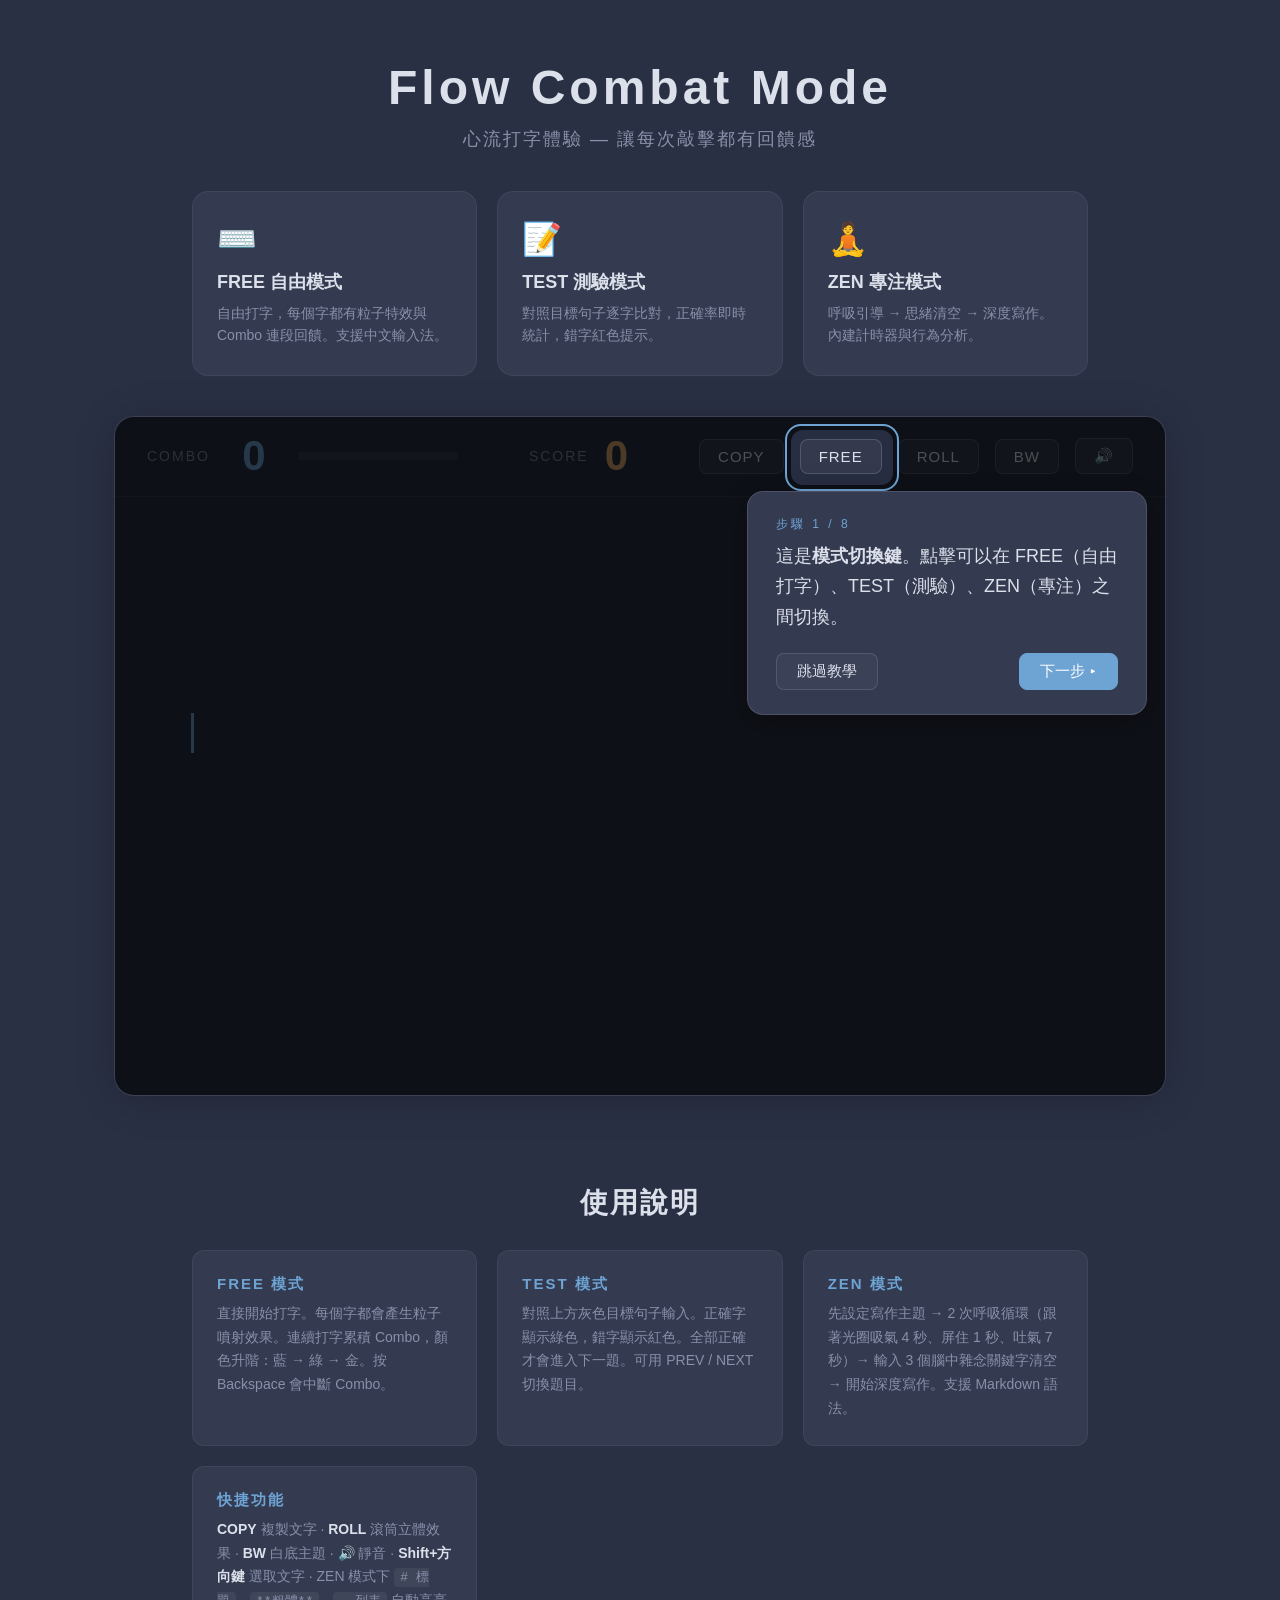
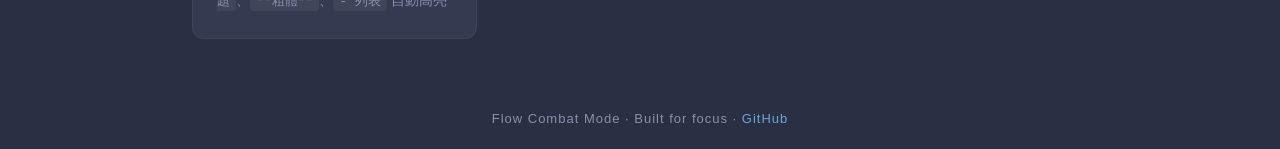
==== index.html @ a4948c2a "Initial commit" ====
<!DOCTYPE html>
<html lang="zh-TW">
<head>
  <meta charset="UTF-8" />
  <meta name="viewport" content="width=device-width, initial-scale=1.0" />
  <title>Flow Combat Mode — 心流打字</title>
  <link rel="stylesheet" href="style.css" />
</head>
<body>

  <!-- ========== 說明圖文區 ========== -->
  <section id="hero">
    <h1>Flow Combat Mode</h1>
    <p class="hero-sub">心流打字體驗 — 讓每次敲擊都有回饋感</p>
    <div class="hero-features">
      <div class="hero-card">
        <div class="hero-icon">⌨️</div>
        <h3>FREE 自由模式</h3>
        <p>自由打字，每個字都有粒子特效與 Combo 連段回饋。支援中文輸入法。</p>
      </div>
      <div class="hero-card">
        <div class="hero-icon">📝</div>
        <h3>TEST 測驗模式</h3>
        <p>對照目標句子逐字比對，正確率即時統計，錯字紅色提示。</p>
      </div>
      <div class="hero-card">
        <div class="hero-icon">🧘</div>
        <h3>ZEN 專注模式</h3>
        <p>呼吸引導 → 思緒清空 → 深度寫作。內建計時器與行為分析。</p>
      </div>
    </div>
  </section>

  <!-- ========== 輸入區容器 ========== -->
  <section id="fcm-wrapper">
    <div id="fcm-container">

      <!-- HUD -->
      <div id="hud">
        <div id="hud-left">
          <div class="hud-label">COMBO</div>
          <div id="combo-value">0</div>
          <div id="combo-bar-wrap"><div id="combo-bar"></div></div>
        </div>
        <div id="hud-center">
          <div class="hud-label">SCORE</div>
          <div id="score-value">0</div>
          <div id="zen-timer" class="hidden">
            <div id="zen-timer-value">00:00</div>
            <button id="btn-zen-timer-mode" title="切換計時模式">⏱</button>
          </div>
        </div>
        <div id="hud-right">
          <div id="accuracy-wrap" class="hidden">
            <div class="hud-label">正確率</div>
            <div id="accuracy-value">100%</div>
          </div>
          <button id="btn-copy" title="複製文字">COPY</button>
          <button id="btn-mode" title="切換模式">FREE</button>
          <button id="btn-roller" title="滾筒效果">ROLL</button>
          <button id="btn-theme" title="切換主題">BW</button>
          <button id="btn-mute" title="靜音切換">🔊</button>
        </div>
      </div>

      <!-- 打字區 -->
      <div id="typing-area">

        <!-- TEST 模式 -->
        <div id="roller" class="hidden">
          <div class="roller-row roller-prev" id="roller-prev"></div>
          <div class="roller-row roller-current">
            <div id="sentence-counter"></div>
            <div id="target-display"></div>
            <div id="test-input-display"></div>
          </div>
          <div class="roller-row roller-next" id="roller-next"></div>
          <div id="test-nav">
            <button id="btn-prev" title="上一題">&#9664; PREV</button>
            <button id="btn-next" title="下一題">NEXT &#9654;</button>
          </div>
        </div>

        <!-- FREE / ZEN 模式 -->
        <div id="free-area">
          <div id="input-display"></div>
        </div>

        <!-- ZEN Entry Overlay -->
        <div id="zen-overlay" class="hidden">
          <div id="zen-breathe" class="hidden">
            <div id="zen-ring"></div>
            <div id="zen-breathe-label"></div>
            <div id="zen-breathe-count"></div>
          </div>
          <div id="zen-topic-step" class="hidden">
            <div class="zen-step-prompt">這次要專注寫什麼？</div>
            <input id="zen-topic-input" type="text" placeholder="輸入寫作主題，按 Enter 開始" autocomplete="off" disabled />
          </div>
          <div id="zen-scraper" class="hidden">
            <div id="zen-scraper-prompt">現在腦中最吵的三個關鍵字是什麼？</div>
            <div id="zen-scraper-input">
              <input id="zen-keyword-input" type="text" placeholder="輸入關鍵字，按 Enter 送出" autocomplete="off" disabled />
              <div id="zen-keyword-count">0 / 3</div>
            </div>
            <div id="zen-keywords-display"></div>
          </div>
        </div>

        <textarea id="hidden-input" autocomplete="off" autocorrect="off" autocapitalize="off" spellcheck="false"></textarea>
      </div>

      <!-- ZEN Topic Bar -->
      <div id="zen-topic-bar" class="hidden"></div>

      <!-- ZEN Notify -->
      <div id="zen-notify" class="hidden">
        <div id="zen-notify-text"></div>
        <div id="zen-notify-btns">
          <button id="btn-zen-report">查看分析</button>
          <button id="btn-zen-dismiss">繼續專注</button>
        </div>
      </div>

      <!-- ZEN Report -->
      <div id="zen-report" class="hidden">
        <div id="zen-report-inner">
          <div id="zen-report-header">
            <h2>Insight Flow Report</h2>
            <button id="btn-zen-report-close">CLOSE</button>
          </div>
          <canvas id="zen-report-canvas" width="800" height="300"></canvas>
          <div id="zen-report-stats"></div>
          <div id="zen-report-actions">
            <button id="btn-zen-encrypt">加密存儲</button>
            <button id="btn-zen-export">匯出文字</button>
          </div>
        </div>
      </div>

      <!-- Tutorial -->
      <div id="tutorial-overlay" class="hidden">
        <div id="tutorial-spotlight"></div>
        <div id="tutorial-tooltip">
          <div id="tutorial-step-num"></div>
          <div id="tutorial-text"></div>
          <div id="tutorial-btns">
            <button id="btn-tutorial-skip">跳過教學</button>
            <button id="btn-tutorial-next">下一步 ▸</button>
          </div>
        </div>
        <div id="tutorial-celebrate" class="hidden">✨</div>
      </div>

      <div id="complete-msg">PERFECT!</div>

      <!-- 粒子 Canvas -->
      <canvas id="vfx"></canvas>

    </div><!-- /fcm-container -->
  </section>

  <!-- ========== 輸入區說明文字 ========== -->
  <section id="instructions">
    <h2>使用說明</h2>
    <div class="instr-grid">
      <div class="instr-item">
        <div class="instr-key">FREE 模式</div>
        <div class="instr-desc">直接開始打字。每個字都會產生粒子噴射效果。連續打字累積 Combo，顏色升階：藍 → 綠 → 金。按 Backspace 會中斷 Combo。</div>
      </div>
      <div class="instr-item">
        <div class="instr-key">TEST 模式</div>
        <div class="instr-desc">對照上方灰色目標句子輸入。正確字顯示綠色，錯字顯示紅色。全部正確才會進入下一題。可用 PREV / NEXT 切換題目。</div>
      </div>
      <div class="instr-item">
        <div class="instr-key">ZEN 模式</div>
        <div class="instr-desc">先設定寫作主題 → 2 次呼吸循環（跟著光圈吸氣 4 秒、屏住 1 秒、吐氣 7 秒）→ 輸入 3 個腦中雜念關鍵字清空 → 開始深度寫作。支援 Markdown 語法。</div>
      </div>
      <div class="instr-item">
        <div class="instr-key">快捷功能</div>
        <div class="instr-desc"><b>COPY</b> 複製文字 · <b>ROLL</b> 滾筒立體效果 · <b>BW</b> 白底主題 · <b>🔊</b> 靜音 · <b>Shift+方向鍵</b> 選取文字 · ZEN 模式下 <code># 標題</code>、<code>**粗體**</code>、<code>- 列表</code> 自動高亮</div>
      </div>
    </div>
  </section>

  <footer id="site-footer">
    Flow Combat Mode · Built for focus · <a href="https://github.com" target="_blank">GitHub</a>
  </footer>

  <script src="script.js"></script>
</body>
</html>
---- style.css ----
/* ── Reset & Base ── */
*, *::before, *::after { margin: 0; padding: 0; box-sizing: border-box; }

:root {
  --bg: #2a3044;
  --surface: #343a50;
  --text: #dce0ea;
  --text-dim: #8890aa;
  --accent-blue: #6ea4d4;
  --accent-green: #7ec4a3;
  --accent-gold: #d4a76e;
  --accent-red: #d47070;
  --hud-bg: rgba(40,46,66,0.88);
}

/* 白底黑字主題 */
body.theme-bw {
  --bg: #f5f5f5;
  --surface: #e8e8e8;
  --text: #1a1a1a;
  --text-dim: #999;
  --accent-blue: #4a90c4;
  --accent-green: #3a8a5a;
  --accent-gold: #b08030;
  --accent-red: #c04040;
  --hud-bg: rgba(240,240,240,0.92);
}

html, body {
  width: 100%;
  background: var(--bg);
  color: var(--text);
  font-family: 'Segoe UI', 'Noto Sans TC', 'Microsoft JhengHei', sans-serif;
  overflow-x: hidden;
  transition: background 0.3s, color 0.3s;
}

/* ── Hero Section ── */
#hero {
  max-width: 960px;
  margin: 0 auto;
  padding: 60px 32px 40px;
  text-align: center;
}
#hero h1 {
  font-size: 48px;
  font-weight: 900;
  letter-spacing: 4px;
  margin-bottom: 12px;
  color: var(--text);
}
.hero-sub {
  font-size: 18px;
  color: var(--text-dim);
  letter-spacing: 2px;
  margin-bottom: 40px;
}
.hero-features {
  display: grid;
  grid-template-columns: repeat(auto-fit, minmax(240px, 1fr));
  gap: 20px;
}
.hero-card {
  background: var(--surface);
  border-radius: 16px;
  padding: 28px 24px;
  text-align: left;
  border: 1px solid rgba(255,255,255,0.06);
}
.hero-icon { font-size: 32px; margin-bottom: 12px; }
.hero-card h3 {
  font-size: 18px;
  font-weight: 700;
  margin-bottom: 8px;
  color: var(--text);
}
.hero-card p {
  font-size: 14px;
  line-height: 1.6;
  color: var(--text-dim);
}

/* ── FCM Wrapper ── */
#fcm-wrapper {
  max-width: 1100px;
  margin: 0 auto;
  padding: 0 24px 40px;
}

#fcm-container {
  position: relative;
  width: 100%;
  height: 680px;
  background: var(--bg);
  border: 1px solid rgba(255,255,255,0.08);
  border-radius: 20px;
  overflow: hidden;
  box-shadow: 0 4px 40px rgba(0,0,0,0.2);
}

/* ── Instructions Section ── */
#instructions {
  max-width: 960px;
  margin: 0 auto;
  padding: 48px 32px;
}
#instructions h2 {
  font-size: 28px;
  font-weight: 800;
  letter-spacing: 2px;
  margin-bottom: 28px;
  text-align: center;
  color: var(--text);
}
.instr-grid {
  display: grid;
  grid-template-columns: repeat(auto-fit, minmax(280px, 1fr));
  gap: 20px;
}
.instr-item {
  background: var(--surface);
  border-radius: 12px;
  padding: 24px;
  border: 1px solid rgba(255,255,255,0.06);
}
.instr-key {
  font-size: 15px;
  font-weight: 700;
  letter-spacing: 2px;
  color: var(--accent-blue);
  margin-bottom: 8px;
}
.instr-desc {
  font-size: 14px;
  line-height: 1.7;
  color: var(--text-dim);
}
.instr-desc b { color: var(--text); }
.instr-desc code {
  background: rgba(255,255,255,0.06);
  padding: 2px 6px;
  border-radius: 4px;
  font-size: 13px;
}

/* ── Footer ── */
#site-footer {
  text-align: center;
  padding: 24px;
  font-size: 13px;
  color: var(--text-dim);
  letter-spacing: 1px;
}
#site-footer a { color: var(--accent-blue); text-decoration: none; }
#site-footer a:hover { text-decoration: underline; }

.hidden { display: none !important; }

/* ── HUD ── */
#hud {
  position: sticky; top: 0; left: 0; right: 0;
  height: 80px; z-index: 100;
  display: flex; align-items: center; justify-content: space-between;
  padding: 0 32px;
  background: var(--hud-bg);
  backdrop-filter: blur(12px);
  border-bottom: 1px solid rgba(255,255,255,0.06);
  user-select: none;
  transition: background 0.3s;
}

#hud-left, #hud-center, #hud-right {
  display: flex; align-items: center; gap: 16px;
}

.hud-label { font-size: 14px; letter-spacing: 2px; opacity: 0.5; }

#combo-value {
  font-size: 42px; font-weight: 800;
  color: var(--accent-blue);
  min-width: 56px; text-align: center;
  transition: color 0.3s;
}

#combo-bar-wrap {
  width: 160px; height: 8px;
  background: rgba(255,255,255,0.08);
  border-radius: 4px; overflow: hidden;
}

#combo-bar {
  width: 0%; height: 100%;
  background: var(--accent-blue);
  border-radius: 4px;
  transition: width 0.15s, background 0.3s;
}

#score-value { font-size: 42px; font-weight: 800; color: var(--accent-gold); }
#accuracy-value { font-size: 28px; font-weight: 700; color: var(--accent-green); }

#hud-right button {
  padding: 8px 18px;
  border: 1px solid rgba(255,255,255,0.15);
  border-radius: 8px;
  background: rgba(255,255,255,0.06);
  color: var(--text);
  font-size: 15px; letter-spacing: 1px;
  cursor: pointer;
  transition: background 0.2s;
}
#hud-right button:hover { background: rgba(255,255,255,0.12); }
#hud-right button.active {
  background: rgba(255,255,255,0.18);
  border-color: var(--accent-blue);
}

/* ── Typing Area ── */
#typing-area {
  position: relative;
  width: 100%;
  height: calc(680px - 80px);   /* container height - HUD */
  display: flex;
  flex-direction: column;
  align-items: center;
  justify-content: center;
  padding: 0 6%;
}

#hidden-input {
  position: absolute;
  top: -9999px; left: -9999px;
  width: 1px; height: 1px;
  opacity: 0;
}

/* ═══════════════════════════════
   FREE MODE
   ═══════════════════════════════ */
#free-area {
  width: 100%;
  max-width: 900px;
  height: 100%;
  overflow-y: scroll;
  overflow-x: hidden;
  position: relative;
  /* 預設無滾筒效果 */
  scrollbar-width: none;
}
#free-area::-webkit-scrollbar { display: none; }
#free-area { cursor: grab; }
#free-area:active { cursor: grabbing; }

/* 滾筒效果 ON */
#free-area.roller-on {
  perspective: 400px;
  -webkit-mask-image: linear-gradient(to bottom,
    transparent 0%,
    rgba(0,0,0,0.15) 6%,
    rgba(0,0,0,0.5) 14%,
    black 24%,
    black 76%,
    rgba(0,0,0,0.5) 86%,
    rgba(0,0,0,0.15) 94%,
    transparent 100%
  );
  mask-image: linear-gradient(to bottom,
    transparent 0%,
    rgba(0,0,0,0.15) 6%,
    rgba(0,0,0,0.5) 14%,
    black 24%,
    black 76%,
    rgba(0,0,0,0.5) 86%,
    rgba(0,0,0,0.15) 94%,
    transparent 100%
  );
}

#input-display {
  font-size: 36px;
  line-height: 2;
  letter-spacing: 3px;
  text-align: left;
  width: 100%;
  padding: 200px 0 200px 0;
  word-break: break-all;
  overflow-wrap: break-word;
  transition: transform 0.3s;
}

/* 滾筒 3D 弧面 */
#free-area.roller-on #input-display {
  transform: rotateX(6deg);
  transform-origin: center 55%;
}

/* ═══════════════════════════════
   TEST MODE — Roller
   ═══════════════════════════════ */
#roller {
  width: 100%;
  max-width: 900px;
  display: flex;
  flex-direction: column;
  align-items: center;
  gap: 0;
  perspective: 600px;
}

.roller-row {
  width: 100%;
  text-align: center;
  transition: transform 0.4s ease, opacity 0.4s ease;
  transform-style: preserve-3d;
}

.roller-prev {
  font-size: 28px;
  letter-spacing: 3px;
  color: var(--text-dim);
  opacity: 0.2;
  transform: rotateX(45deg) translateZ(-30px);
  padding: 16px 0;
  pointer-events: none;
  min-height: 56px;
}

.roller-current {
  font-size: 42px;
  padding: 24px 0;
}

.roller-next {
  font-size: 28px;
  letter-spacing: 3px;
  color: var(--text-dim);
  opacity: 0.2;
  transform: rotateX(-45deg) translateZ(-30px);
  padding: 16px 0;
  pointer-events: none;
  min-height: 56px;
}

#sentence-counter {
  font-size: 16px;
  letter-spacing: 2px;
  opacity: 0.4;
  margin-bottom: 16px;
}

#target-display {
  letter-spacing: 4px;
  margin-bottom: 20px;
  user-select: none;
  line-height: 1.8;
}

#target-display .target-done   { color: rgba(126,196,163,0.3); }
#target-display .target-error  { color: rgba(212,112,112,0.4); }
#target-display .target-active {
  color: var(--text);
  font-weight: 700;
  text-decoration: underline;
  text-decoration-color: var(--accent-blue);
  text-underline-offset: 4px;
}
#target-display .target-pending { color: var(--text-dim); }

/* 白底主題下的覆寫 */
body.theme-bw #hud { border-bottom-color: rgba(0,0,0,0.1); }
body.theme-bw #hud-right button {
  border-color: rgba(0,0,0,0.15);
  background: rgba(0,0,0,0.04);
}
body.theme-bw #hud-right button:hover { background: rgba(0,0,0,0.08); }
body.theme-bw #hud-right button.active {
  background: rgba(0,0,0,0.12);
  border-color: var(--accent-blue);
}
body.theme-bw #combo-bar-wrap { background: rgba(0,0,0,0.08); }
body.theme-bw #target-display .target-done   { color: rgba(58,138,90,0.35); }
body.theme-bw #target-display .target-error  { color: rgba(192,64,64,0.4); }
body.theme-bw #target-display .target-active { text-decoration-color: var(--accent-blue); }
body.theme-bw #test-nav button {
  border-color: rgba(0,0,0,0.12);
  background: rgba(0,0,0,0.04);
}
body.theme-bw .cursor { background: var(--text); }

#test-input-display {
  letter-spacing: 4px;
  line-height: 1.8;
  min-height: 50px;
}

#test-nav {
  display: flex;
  gap: 16px;
  margin-top: 32px;
}

#test-nav button {
  padding: 10px 24px;
  border: 1px solid rgba(255,255,255,0.12);
  border-radius: 6px;
  background: rgba(255,255,255,0.04);
  color: var(--text-dim);
  font-size: 16px;
  letter-spacing: 1px;
  cursor: pointer;
  transition: background 0.2s, color 0.2s;
}
#test-nav button:hover {
  background: rgba(255,255,255,0.1);
  color: var(--text);
}

/* ── Shared char styles ── */
.char { display: inline; }
.char.correct { color: var(--accent-green); }
.char.wrong   { color: var(--accent-red); text-decoration: underline wavy var(--accent-red); }
.char.normal  { color: var(--text); }
.char.selected {
  background: var(--accent-blue);
  color: #fff;
  border-radius: 2px;
}
body.theme-bw .char.selected {
  background: #1a1a1a;
  color: #fff;
}

.composing {
  color: var(--accent-blue);
  opacity: 0.6;
  border-bottom: 2px dashed var(--accent-blue);
}

.cursor {
  display: inline-block;
  width: 3px; height: 1.1em;
  background: var(--accent-blue);
  vertical-align: text-bottom;
  animation: blink 1s step-end infinite;
  margin-left: 1px;
}

@keyframes blink { 50% { opacity: 0; } }

/* ── Messages ── */
#complete-msg {
  position: absolute;
  top: 50%; left: 50%;
  transform: translate(-50%, -50%);
  font-size: 64px; font-weight: 900;
  letter-spacing: 10px;
  color: var(--accent-gold);
  text-shadow: 0 0 40px rgba(212,167,110,0.6);
  opacity: 0;
  pointer-events: none;
  z-index: 200;
  transition: opacity 0.3s;
}
#complete-msg.show { opacity: 1; }

/* ── Canvas ── */
#vfx {
  position: absolute; top: 0; left: 0;
  width: 100%; height: 100%;
  z-index: 9999;
  pointer-events: none;
}

/* ── Animations ── */
@keyframes scale-bounce {
  0%   { transform: scale(0.3); opacity: 0.2; }
  50%  { transform: scale(1.2); }
  100% { transform: scale(1); opacity: 1; }
}
.char-spawn { display: inline-block; animation: scale-bounce 0.08s ease-out; }

@keyframes screen-shake {
  0%   { transform: translate(0,0); }
  20%  { transform: translate(-3px,2px); }
  40%  { transform: translate(3px,-2px); }
  60%  { transform: translate(-2px,3px); }
  80%  { transform: translate(2px,-1px); }
  100% { transform: translate(0,0); }
}
.screen-shake { animation: screen-shake 0.1s ease-out; }

@keyframes error-shake {
  0%   { transform: translate(0,0); }
  15%  { transform: translate(-8px,0); }
  30%  { transform: translate(8px,0); }
  45%  { transform: translate(-6px,0); }
  60%  { transform: translate(6px,0); }
  75%  { transform: translate(-3px,0); }
  100% { transform: translate(0,0); }
}
.error-shake { animation: error-shake 0.3s ease-out; }

/* ── Combo Color ── */
.combo-green #combo-value { color: var(--accent-green); }
.combo-green #combo-bar   { background: var(--accent-green); }
.combo-gold #combo-value  { color: var(--accent-gold); }
.combo-gold #combo-bar    { background: var(--accent-gold); }

/* ═══════════════════════════════
   ZEN MODE
   ═══════════════════════════════ */

/* ── ZEN Overlay (covers typing area) ── */
#zen-overlay {
  position: absolute;
  inset: 0;
  display: flex;
  flex-direction: column;
  align-items: center;
  justify-content: center;
  z-index: 50;
  background: rgba(0,0,0,0.15);
}

/* ── Breathing Ring ── */
#zen-breathe {
  display: flex;
  flex-direction: column;
  align-items: center;
  justify-content: center;
  gap: 32px;
}

#zen-ring {
  width: 0; height: 0;
  border-radius: 50%;
  border: 3px solid var(--accent-blue);
  opacity: 0.5;
  box-shadow: 0 0 40px rgba(110,164,212,0.15);
}

#zen-breathe-label {
  font-size: 24px;
  letter-spacing: 8px;
  color: var(--text-dim);
  opacity: 0.8;
  text-transform: uppercase;
}

#zen-breathe-count {
  font-size: 16px;
  letter-spacing: 2px;
  color: var(--text-dim);
  opacity: 0.4;
}

@keyframes zen-inhale {
  from { width: 0; height: 0; opacity: 0.3; }
  to   { width: 200px; height: 200px; opacity: 0.6; }
}

@keyframes zen-topup {
  0%   { width: 200px; height: 200px; opacity: 0.6; }
  20%  { opacity: 0.85; }
  40%  { opacity: 0.5; }
  60%  { opacity: 0.8; }
  80%  { opacity: 0.55; }
  100% { width: 250px; height: 250px; opacity: 0.7; }
}

@keyframes zen-exhale {
  from { width: 250px; height: 250px; opacity: 0.7; border-color: var(--accent-blue); }
  to   { width: 0; height: 0; opacity: 0; border-color: transparent; }
}

#zen-ring.inhale { animation: zen-inhale 4s ease-in-out forwards; }
#zen-ring.topup  { animation: zen-topup 1s ease-in-out forwards; }
#zen-ring.exhale { animation: zen-exhale 7s ease-in-out forwards; }

/* ── Signal Scraper ── */
#zen-scraper {
  display: flex;
  flex-direction: column;
  align-items: center;
  gap: 28px;
}

#zen-scraper-prompt {
  font-size: 24px;
  letter-spacing: 3px;
  color: var(--text);
  opacity: 0.8;
  text-align: center;
}

#zen-scraper-input {
  display: flex;
  align-items: center;
  gap: 12px;
}

#zen-keyword-input {
  background: transparent;
  border: none;
  border-bottom: 2px solid var(--accent-blue);
  color: var(--text);
  font-size: 30px;
  letter-spacing: 2px;
  text-align: center;
  width: 280px;
  padding: 8px 4px;
  outline: none;
  font-family: inherit;
  transition: border-color 0.3s;
}
#zen-keyword-input:focus { border-bottom-color: var(--text); }
#zen-keyword-input::placeholder {
  color: var(--text-dim);
  opacity: 0.4;
  font-size: 13px;
}

#zen-keyword-count {
  font-size: 18px;
  color: var(--text-dim);
  letter-spacing: 2px;
}

#zen-keywords-display {
  min-height: 50px;
  display: flex;
  gap: 20px;
  justify-content: center;
  flex-wrap: wrap;
}

@keyframes evaporate {
  0%   { opacity: 1; transform: translateY(0) scale(1); filter: blur(0); }
  50%  { opacity: 0.4; transform: translateY(-40px) scale(1.05); filter: blur(2px); }
  100% { opacity: 0; transform: translateY(-80px) scale(1.15); filter: blur(6px); }
}

.zen-keyword {
  font-size: 28px;
  letter-spacing: 3px;
  color: var(--accent-blue);
  display: inline-block;
}

.zen-keyword.evaporate {
  animation: evaporate 3s ease-out forwards;
}

/* ── ZEN Timer ── */
#zen-timer {
  display: flex;
  align-items: center;
  gap: 8px;
}

#zen-timer-value {
  font-size: 32px;
  font-weight: 600;
  color: var(--text-dim);
  letter-spacing: 2px;
  font-variant-numeric: tabular-nums;
}

#btn-zen-timer-mode {
  padding: 5px 12px;
  border: 1px solid rgba(255,255,255,0.08);
  border-radius: 6px;
  background: transparent;
  color: var(--text-dim);
  font-size: 20px;
  cursor: pointer;
  transition: background 0.2s;
}
#btn-zen-timer-mode:hover { background: rgba(255,255,255,0.06); }

/* ── body.mode-zen overrides ── */
body.mode-zen #hud-left {
  opacity: 0.15;
  transition: opacity 0.5s;
  pointer-events: none;
}

body.mode-zen #hud-center .hud-label,
body.mode-zen #score-value {
  display: none;
}

body.mode-zen #free-area {
  perspective: 400px;
  -webkit-mask-image: linear-gradient(to bottom,
    transparent 0%, rgba(0,0,0,0.15) 6%, rgba(0,0,0,0.5) 14%,
    black 24%, black 76%,
    rgba(0,0,0,0.5) 86%, rgba(0,0,0,0.15) 94%, transparent 100%
  );
  mask-image: linear-gradient(to bottom,
    transparent 0%, rgba(0,0,0,0.15) 6%, rgba(0,0,0,0.5) 14%,
    black 24%, black 76%,
    rgba(0,0,0,0.5) 86%, rgba(0,0,0,0.15) 94%, transparent 100%
  );
}

body.mode-zen #free-area #input-display {
  transform: rotateX(6deg);
  transform-origin: center 55%;
}

/* ── BW theme overrides for ZEN ── */
body.theme-bw #zen-keyword-input { border-bottom-color: var(--accent-blue); }
body.theme-bw #zen-keyword-input:focus { border-bottom-color: var(--text); }
body.theme-bw #btn-zen-timer-mode {
  border-color: rgba(0,0,0,0.1);
}
body.theme-bw #zen-overlay { background: rgba(255,255,255,0.2); }

/* ── ZEN Topic Step ── */
#zen-topic-step {
  display: flex;
  flex-direction: column;
  align-items: center;
  gap: 24px;
}

.zen-step-prompt {
  font-size: 24px;
  letter-spacing: 3px;
  color: var(--text);
  opacity: 0.8;
}

#zen-topic-input {
  background: transparent;
  border: none;
  border-bottom: 2px solid var(--accent-blue);
  color: var(--text);
  font-size: 30px;
  letter-spacing: 2px;
  text-align: center;
  width: 360px;
  padding: 8px 4px;
  outline: none;
  font-family: inherit;
}
#zen-topic-input:focus { border-bottom-color: var(--text); }
#zen-topic-input::placeholder { color: var(--text-dim); opacity: 0.4; font-size: 13px; }

/* ── ZEN Topic Bar (shown during typing) ── */
#zen-topic-bar {
  position: absolute;
  top: 84px; left: 50%;
  transform: translateX(-50%);
  font-size: 13px;
  letter-spacing: 3px;
  color: var(--text-dim);
  opacity: 0.4;
  z-index: 101;
  pointer-events: none;
}

/* ── ZEN Insight Notification ── */
#zen-notify {
  position: absolute;
  bottom: 32px; right: 32px;
  background: var(--surface);
  border: 1px solid rgba(255,255,255,0.08);
  border-radius: 12px;
  padding: 20px 24px;
  z-index: 300;
  max-width: 360px;
  backdrop-filter: blur(12px);
  animation: zen-notify-in 0.4s ease-out;
}

@keyframes zen-notify-in {
  from { opacity: 0; transform: translateY(20px); }
  to   { opacity: 1; transform: translateY(0); }
}

#zen-notify-text {
  font-size: 18px;
  line-height: 1.6;
  color: var(--text);
  margin-bottom: 16px;
}

#zen-notify-btns {
  display: flex;
  gap: 10px;
}

#zen-notify-btns button {
  padding: 8px 20px;
  border: 1px solid rgba(255,255,255,0.12);
  border-radius: 8px;
  background: rgba(255,255,255,0.04);
  color: var(--text);
  font-size: 15px;
  letter-spacing: 1px;
  cursor: pointer;
  transition: background 0.2s;
}
#zen-notify-btns button:hover { background: rgba(255,255,255,0.1); }

/* ── ZEN Report Overlay ── */
#zen-report {
  position: fixed;
  inset: 0;
  background: rgba(0,0,0,0.6);
  z-index: 500;
  display: flex;
  align-items: center;
  justify-content: center;
}

#zen-report-inner {
  background: var(--bg);
  border: 1px solid rgba(255,255,255,0.08);
  border-radius: 16px;
  padding: 32px 40px;
  max-width: 860px;
  width: 90%;
  max-height: 85vh;
  overflow-y: auto;
}

#zen-report-header {
  display: flex;
  justify-content: space-between;
  align-items: center;
  margin-bottom: 24px;
}

#zen-report-header h2 {
  font-size: 26px;
  font-weight: 700;
  letter-spacing: 2px;
  color: var(--text);
}

#zen-report-header button {
  padding: 6px 16px;
  border: 1px solid rgba(255,255,255,0.12);
  border-radius: 6px;
  background: transparent;
  color: var(--text-dim);
  font-size: 12px;
  cursor: pointer;
}

#zen-report-canvas {
  width: 100%;
  height: 200px;
  margin-bottom: 24px;
  border-radius: 8px;
  background: rgba(255,255,255,0.02);
}

#zen-report-stats {
  font-size: 18px;
  line-height: 2;
  color: var(--text);
  margin-bottom: 24px;
}

#zen-report-actions {
  display: flex;
  gap: 12px;
}

#zen-report-actions button {
  padding: 10px 24px;
  border: 1px solid rgba(255,255,255,0.12);
  border-radius: 6px;
  background: rgba(255,255,255,0.04);
  color: var(--text);
  font-size: 16px;
  cursor: pointer;
  transition: background 0.2s;
}
#zen-report-actions button:hover { background: rgba(255,255,255,0.1); }

/* ── Markdown Highlights ── */
.md-h1 { font-size: 1.6em; font-weight: 800; color: var(--accent-gold); }
.md-h2 { font-size: 1.3em; font-weight: 700; color: var(--accent-gold); opacity: 0.85; }
.md-h3 { font-size: 1.1em; font-weight: 600; color: var(--accent-gold); opacity: 0.7; }
.md-bold { font-weight: 800; color: var(--text); }
.md-li { color: var(--accent-green); }
.md-li::before { content: ''; }

/* ── BW overrides for new elements ── */
body.theme-bw #zen-notify {
  background: var(--surface);
  border-color: rgba(0,0,0,0.1);
}
body.theme-bw #zen-notify-btns button {
  border-color: rgba(0,0,0,0.12);
  background: rgba(0,0,0,0.04);
}
body.theme-bw #zen-report { background: rgba(255,255,255,0.7); }
body.theme-bw #zen-report-inner { border-color: rgba(0,0,0,0.1); }
body.theme-bw #zen-topic-input { border-bottom-color: var(--accent-blue); }
body.theme-bw #zen-topic-input:focus { border-bottom-color: var(--text); }

/* ═══════════════════════════════
   TUTORIAL SYSTEM
   ═══════════════════════════════ */
#tutorial-overlay {
  position: absolute;
  inset: 0;
  z-index: 10000;
  pointer-events: none;
}

#tutorial-spotlight {
  position: absolute;
  border-radius: 12px;
  box-shadow: 0 0 0 9999px rgba(0,0,0,0.65);
  transition: all 0.5s cubic-bezier(0.4, 0, 0.2, 1);
  pointer-events: none;
}

/* 圈選脈衝動畫 */
#tutorial-spotlight::after {
  content: '';
  position: absolute;
  inset: -6px;
  border: 2px solid var(--accent-blue);
  border-radius: 16px;
  animation: spotlight-pulse 1.5s ease-in-out infinite;
}

@keyframes spotlight-pulse {
  0%, 100% { opacity: 0.4; transform: scale(1); }
  50%      { opacity: 1;   transform: scale(1.04); }
}

#tutorial-tooltip {
  position: absolute;
  background: var(--surface);
  border: 1px solid rgba(255,255,255,0.12);
  border-radius: 16px;
  padding: 24px 28px;
  max-width: 400px;
  pointer-events: auto;
  box-shadow: 0 8px 32px rgba(0,0,0,0.3);
  transition: all 0.4s cubic-bezier(0.4, 0, 0.2, 1);
}

#tutorial-step-num {
  font-size: 12px;
  letter-spacing: 3px;
  color: var(--accent-blue);
  margin-bottom: 8px;
  text-transform: uppercase;
}

#tutorial-text {
  font-size: 18px;
  line-height: 1.7;
  color: var(--text);
  margin-bottom: 20px;
}

#tutorial-btns {
  display: flex;
  justify-content: space-between;
  gap: 12px;
}

#tutorial-btns button {
  padding: 8px 20px;
  border: 1px solid rgba(255,255,255,0.12);
  border-radius: 8px;
  background: rgba(255,255,255,0.04);
  color: var(--text);
  font-size: 15px;
  cursor: pointer;
  transition: background 0.2s;
  pointer-events: auto;
}
#tutorial-btns button:hover { background: rgba(255,255,255,0.12); }

#btn-tutorial-next {
  background: var(--accent-blue) !important;
  color: #fff !important;
  border-color: var(--accent-blue) !important;
}
#btn-tutorial-next:hover { opacity: 0.9; }

/* 完成慶祝動畫 */
#tutorial-celebrate {
  position: absolute;
  top: 50%; left: 50%;
  transform: translate(-50%, -50%);
  font-size: 80px;
  pointer-events: none;
  z-index: 10001;
}

@keyframes celebrate-pop {
  0%   { transform: translate(-50%,-50%) scale(0); opacity: 0; }
  40%  { transform: translate(-50%,-50%) scale(1.3); opacity: 1; }
  70%  { transform: translate(-50%,-50%) scale(0.95); }
  100% { transform: translate(-50%,-50%) scale(1); opacity: 0; }
}
#tutorial-celebrate.show {
  animation: celebrate-pop 1.2s ease-out forwards;
}

/* BW theme */
body.theme-bw #tutorial-spotlight { box-shadow: 0 0 0 9999px rgba(255,255,255,0.75); }
body.theme-bw #tutorial-spotlight::after { border-color: var(--accent-blue); }
body.theme-bw #tutorial-tooltip {
  background: var(--surface);
  border-color: rgba(0,0,0,0.1);
  box-shadow: 0 8px 32px rgba(0,0,0,0.1);
}
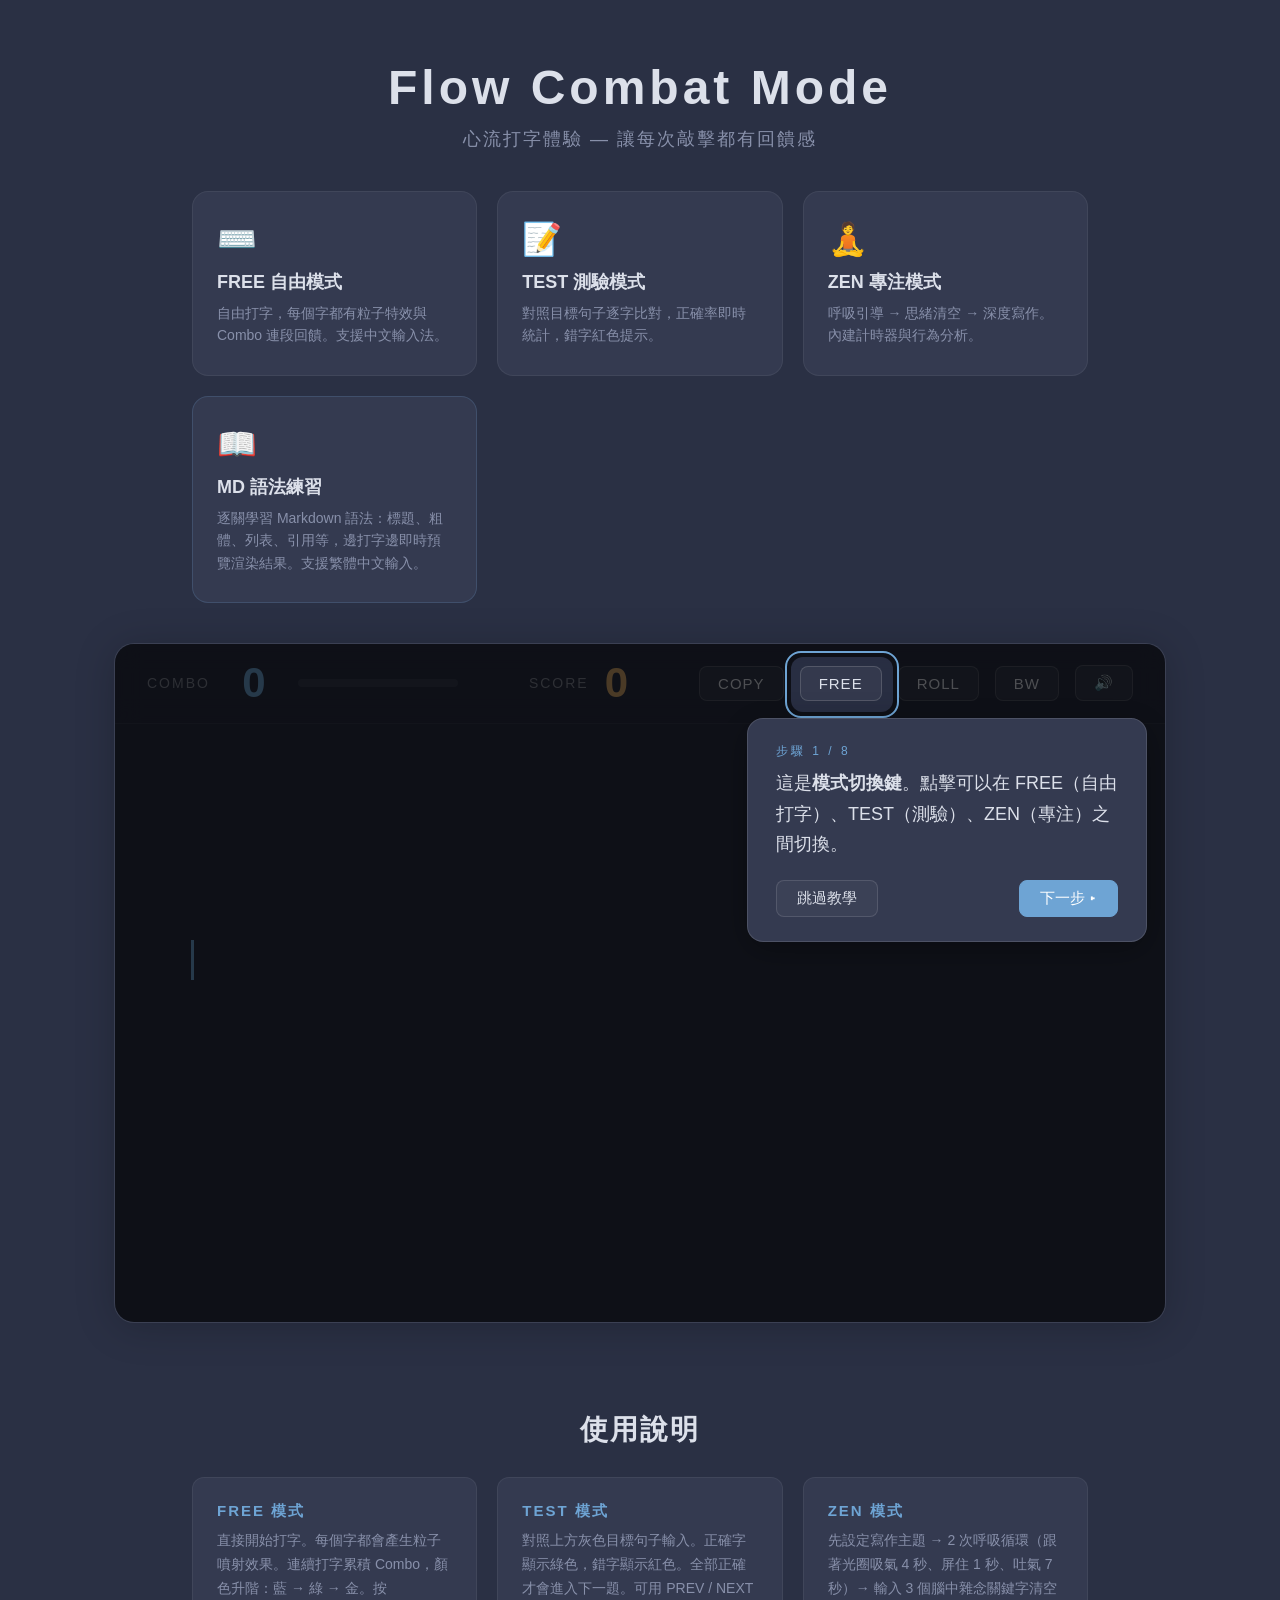
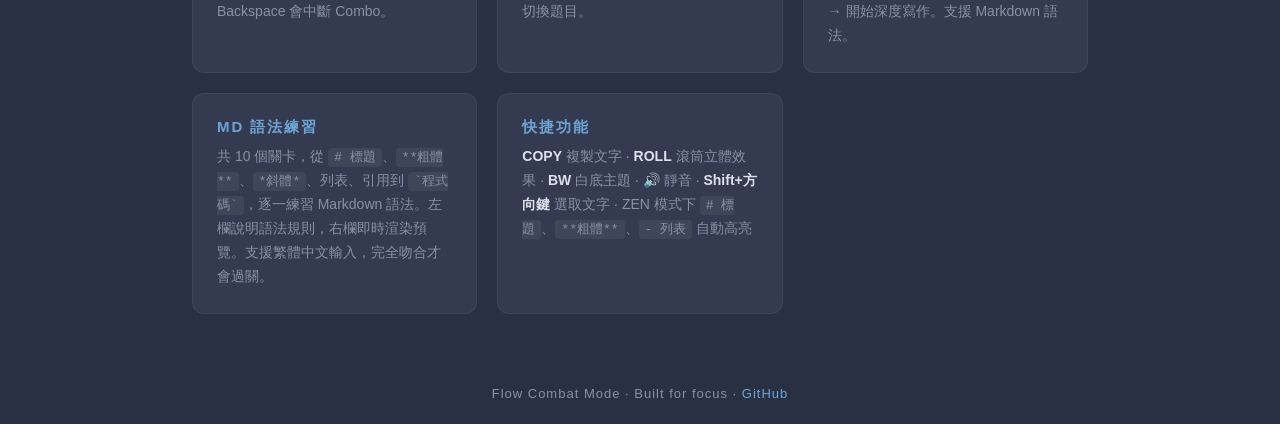
==== commit 37a100d4: "feat: Add hero card mode selection and ZEN exit button" ====
--- a/index.html
+++ b/index.html
@@ -28,6 +28,11 @@
         <h3>ZEN 專注模式</h3>
         <p>呼吸引導 → 思緒清空 → 深度寫作。內建計時器與行為分析。</p>
       </div>
+      <div class="hero-card hero-card-md">
+        <div class="hero-icon">📖</div>
+        <h3>MD 語法練習</h3>
+        <p>逐關學習 Markdown 語法：標題、粗體、列表、引用等，邊打字邊即時預覽渲染結果。支援繁體中文輸入。</p>
+      </div>
     </div>
   </section>
 
@@ -37,6 +42,7 @@
 
       <!-- HUD -->
       <div id="hud">
+        <button id="btn-zen-exit" class="hidden" title="離開專注模式">🔙 EXIT ZEN</button>
         <div id="hud-left">
           <div class="hud-label">COMBO</div>
           <div id="combo-value">0</div>
@@ -84,6 +90,33 @@
         <!-- FREE / ZEN 模式 -->
         <div id="free-area">
           <div id="input-display"></div>
+        </div>
+
+        <!-- MD 語法練習模式 -->
+        <div id="md-area" class="hidden">
+          <div id="md-header">
+            <span id="md-lesson-num">關卡 1 / 10</span>
+            <span id="md-lesson-name"></span>
+            <code id="md-syntax-badge"></code>
+          </div>
+          <div id="md-panels">
+            <div id="md-instruction">
+              <div class="md-panel-title">語法說明</div>
+              <div id="md-instruction-desc"></div>
+              <pre id="md-syntax-example"></pre>
+              <div id="md-instruction-hint"></div>
+            </div>
+            <div id="md-preview-panel">
+              <div class="md-panel-title">即時預覽</div>
+              <div id="md-preview"></div>
+            </div>
+          </div>
+          <div id="md-target-display"></div>
+          <div id="md-input-display"></div>
+          <div id="md-nav">
+            <button id="btn-md-prev" title="上一關">&#9664; PREV</button>
+            <button id="btn-md-next" title="下一關">NEXT &#9654;</button>
+          </div>
         </div>
 
         <!-- ZEN Entry Overlay -->
@@ -177,6 +210,10 @@
         <div class="instr-desc">先設定寫作主題 → 2 次呼吸循環（跟著光圈吸氣 4 秒、屏住 1 秒、吐氣 7 秒）→ 輸入 3 個腦中雜念關鍵字清空 → 開始深度寫作。支援 Markdown 語法。</div>
       </div>
       <div class="instr-item">
+        <div class="instr-key">MD 語法練習</div>
+        <div class="instr-desc">共 10 個關卡，從 <code># 標題</code>、<code>**粗體**</code>、<code>*斜體*</code>、列表、引用到 <code>`程式碼`</code>，逐一練習 Markdown 語法。左欄說明語法規則，右欄即時渲染預覽。支援繁體中文輸入，完全吻合才會過關。</div>
+      </div>
+      <div class="instr-item">
         <div class="instr-key">快捷功能</div>
         <div class="instr-desc"><b>COPY</b> 複製文字 · <b>ROLL</b> 滾筒立體效果 · <b>BW</b> 白底主題 · <b>🔊</b> 靜音 · <b>Shift+方向鍵</b> 選取文字 · ZEN 模式下 <code># 標題</code>、<code>**粗體**</code>、<code>- 列表</code> 自動高亮</div>
       </div>
--- a/style.css
+++ b/style.css
@@ -678,6 +678,25 @@
 #btn-zen-timer-mode:hover { background: rgba(255,255,255,0.06); }
 
 /* ── body.mode-zen overrides ── */
+#btn-zen-exit {
+  position: absolute;
+  top: 24px;
+  left: 24px;
+  padding: 8px 16px;
+  border: 1px solid rgba(255,255,255,0.2);
+  border-radius: 8px;
+  background: rgba(0,0,0,0.3);
+  color: var(--text);
+  font-size: 14px;
+  cursor: pointer;
+  z-index: 1000;
+  transition: all 0.2s;
+}
+#btn-zen-exit:hover {
+  background: rgba(255,255,255,0.1);
+  border-color: rgba(255,255,255,0.4);
+}
+
 body.mode-zen #hud-left {
   opacity: 0.15;
   transition: opacity 0.5s;
@@ -1018,3 +1037,206 @@
   border-color: rgba(0,0,0,0.1);
   box-shadow: 0 8px 32px rgba(0,0,0,0.1);
 }
+
+/* ═══════════════════════════════
+   MD MODE — Markdown 語法練習
+   ═══════════════════════════════ */
+#md-area {
+  display: flex;
+  flex-direction: column;
+  height: 100%;
+  padding: 14px 20px 10px;
+  gap: 10px;
+  overflow: hidden;
+}
+
+#md-header {
+  display: flex;
+  align-items: center;
+  gap: 12px;
+  flex-shrink: 0;
+}
+
+#md-lesson-num {
+  font-size: 11px;
+  letter-spacing: 3px;
+  color: var(--accent-blue);
+  text-transform: uppercase;
+  white-space: nowrap;
+}
+
+#md-lesson-name {
+  font-size: 15px;
+  font-weight: 700;
+  color: var(--text);
+}
+
+#md-syntax-badge {
+  font-family: 'Consolas', 'Courier New', monospace;
+  font-size: 12px;
+  background: rgba(110,164,212,0.15);
+  color: var(--accent-blue);
+  padding: 2px 10px;
+  border-radius: 6px;
+  border: 1px solid rgba(110,164,212,0.25);
+  margin-left: auto;
+}
+
+#md-panels {
+  display: grid;
+  grid-template-columns: 1fr 1fr;
+  gap: 12px;
+  flex: 1;
+  min-height: 0;
+  overflow: hidden;
+}
+
+#md-instruction,
+#md-preview-panel {
+  background: rgba(255,255,255,0.03);
+  border: 1px solid rgba(255,255,255,0.07);
+  border-radius: 12px;
+  padding: 14px 16px;
+  display: flex;
+  flex-direction: column;
+  gap: 8px;
+  overflow: hidden;
+}
+
+.md-panel-title {
+  font-size: 10px;
+  letter-spacing: 3px;
+  text-transform: uppercase;
+  color: var(--text-dim);
+  margin-bottom: 2px;
+}
+
+#md-instruction-desc {
+  font-size: 14px;
+  line-height: 1.65;
+  color: var(--text);
+}
+
+#md-instruction-desc code {
+  font-family: 'Consolas', 'Courier New', monospace;
+  font-size: 13px;
+  background: rgba(110,164,212,0.15);
+  color: var(--accent-blue);
+  padding: 1px 5px;
+  border-radius: 4px;
+}
+
+#md-syntax-example {
+  font-family: 'Consolas', 'Courier New', monospace;
+  font-size: 14px;
+  background: rgba(0,0,0,0.2);
+  color: var(--accent-gold);
+  padding: 8px 12px;
+  border-radius: 8px;
+  border-left: 3px solid var(--accent-gold);
+  white-space: pre-wrap;
+  flex-shrink: 0;
+}
+
+#md-instruction-hint {
+  font-size: 12px;
+  color: var(--accent-green);
+  margin-top: auto;
+  padding-top: 4px;
+}
+
+/* Preview rendered markdown */
+#md-preview {
+  flex: 1;
+  overflow-y: auto;
+  font-size: 15px;
+  line-height: 1.7;
+  color: var(--text);
+}
+
+.md-preview-placeholder {
+  color: var(--text-dim);
+  font-size: 13px;
+  font-style: italic;
+}
+
+#md-preview h1 { font-size: 22px; font-weight: 800; margin: 4px 0 6px; color: var(--text); }
+#md-preview h2 { font-size: 18px; font-weight: 700; margin: 4px 0 6px; color: var(--text); }
+#md-preview h3 { font-size: 15px; font-weight: 700; margin: 4px 0 6px; color: var(--text); }
+#md-preview p  { margin: 4px 0; }
+#md-preview strong { font-weight: 700; color: var(--accent-gold); }
+#md-preview em { font-style: italic; color: var(--accent-green); }
+#md-preview ul, #md-preview ol { padding-left: 20px; margin: 4px 0; }
+#md-preview li { margin: 2px 0; }
+#md-preview blockquote {
+  border-left: 3px solid var(--accent-blue);
+  padding: 4px 12px;
+  margin: 4px 0;
+  color: var(--text-dim);
+  font-style: italic;
+}
+.md-code-inline {
+  font-family: 'Consolas', 'Courier New', monospace;
+  font-size: 0.88em;
+  background: rgba(110,164,212,0.15);
+  color: var(--accent-blue);
+  padding: 1px 5px;
+  border-radius: 4px;
+}
+.md-link { color: var(--accent-blue); text-decoration: underline; cursor: default; }
+.md-hr {
+  border: none;
+  border-top: 1px solid rgba(255,255,255,0.15);
+  margin: 8px 0;
+}
+
+/* Target + Input display rows */
+#md-target-display {
+  font-family: 'Consolas', 'Courier New', monospace;
+  font-size: 15px;
+  line-height: 1.8;
+  color: var(--text-dim);
+  letter-spacing: 1px;
+  min-height: 28px;
+  padding: 0 2px;
+  flex-shrink: 0;
+}
+
+#md-input-display {
+  font-family: 'Consolas', 'Courier New', monospace;
+  font-size: 18px;
+  font-weight: 600;
+  line-height: 1.8;
+  min-height: 34px;
+  padding: 0 2px;
+  flex-shrink: 0;
+}
+
+#md-nav {
+  display: flex;
+  justify-content: space-between;
+  align-items: center;
+  flex-shrink: 0;
+}
+
+#md-nav button {
+  padding: 5px 16px;
+  border: 1px solid rgba(255,255,255,0.1);
+  border-radius: 8px;
+  background: rgba(255,255,255,0.04);
+  color: var(--text-dim);
+  font-size: 12px;
+  letter-spacing: 2px;
+  cursor: pointer;
+  transition: background 0.2s, color 0.2s;
+}
+#md-nav button:hover { background: rgba(255,255,255,0.1); color: var(--text); }
+
+/* Hero card MD highlight */
+.hero-card-md { border-color: rgba(110,164,212,0.2); }
+
+/* BW theme overrides */
+body.theme-bw #md-instruction,
+body.theme-bw #md-preview-panel { background: rgba(0,0,0,0.04); border-color: rgba(0,0,0,0.08); }
+body.theme-bw #md-syntax-example { background: rgba(0,0,0,0.06); }
+body.theme-bw .md-hr { border-top-color: rgba(0,0,0,0.15); }
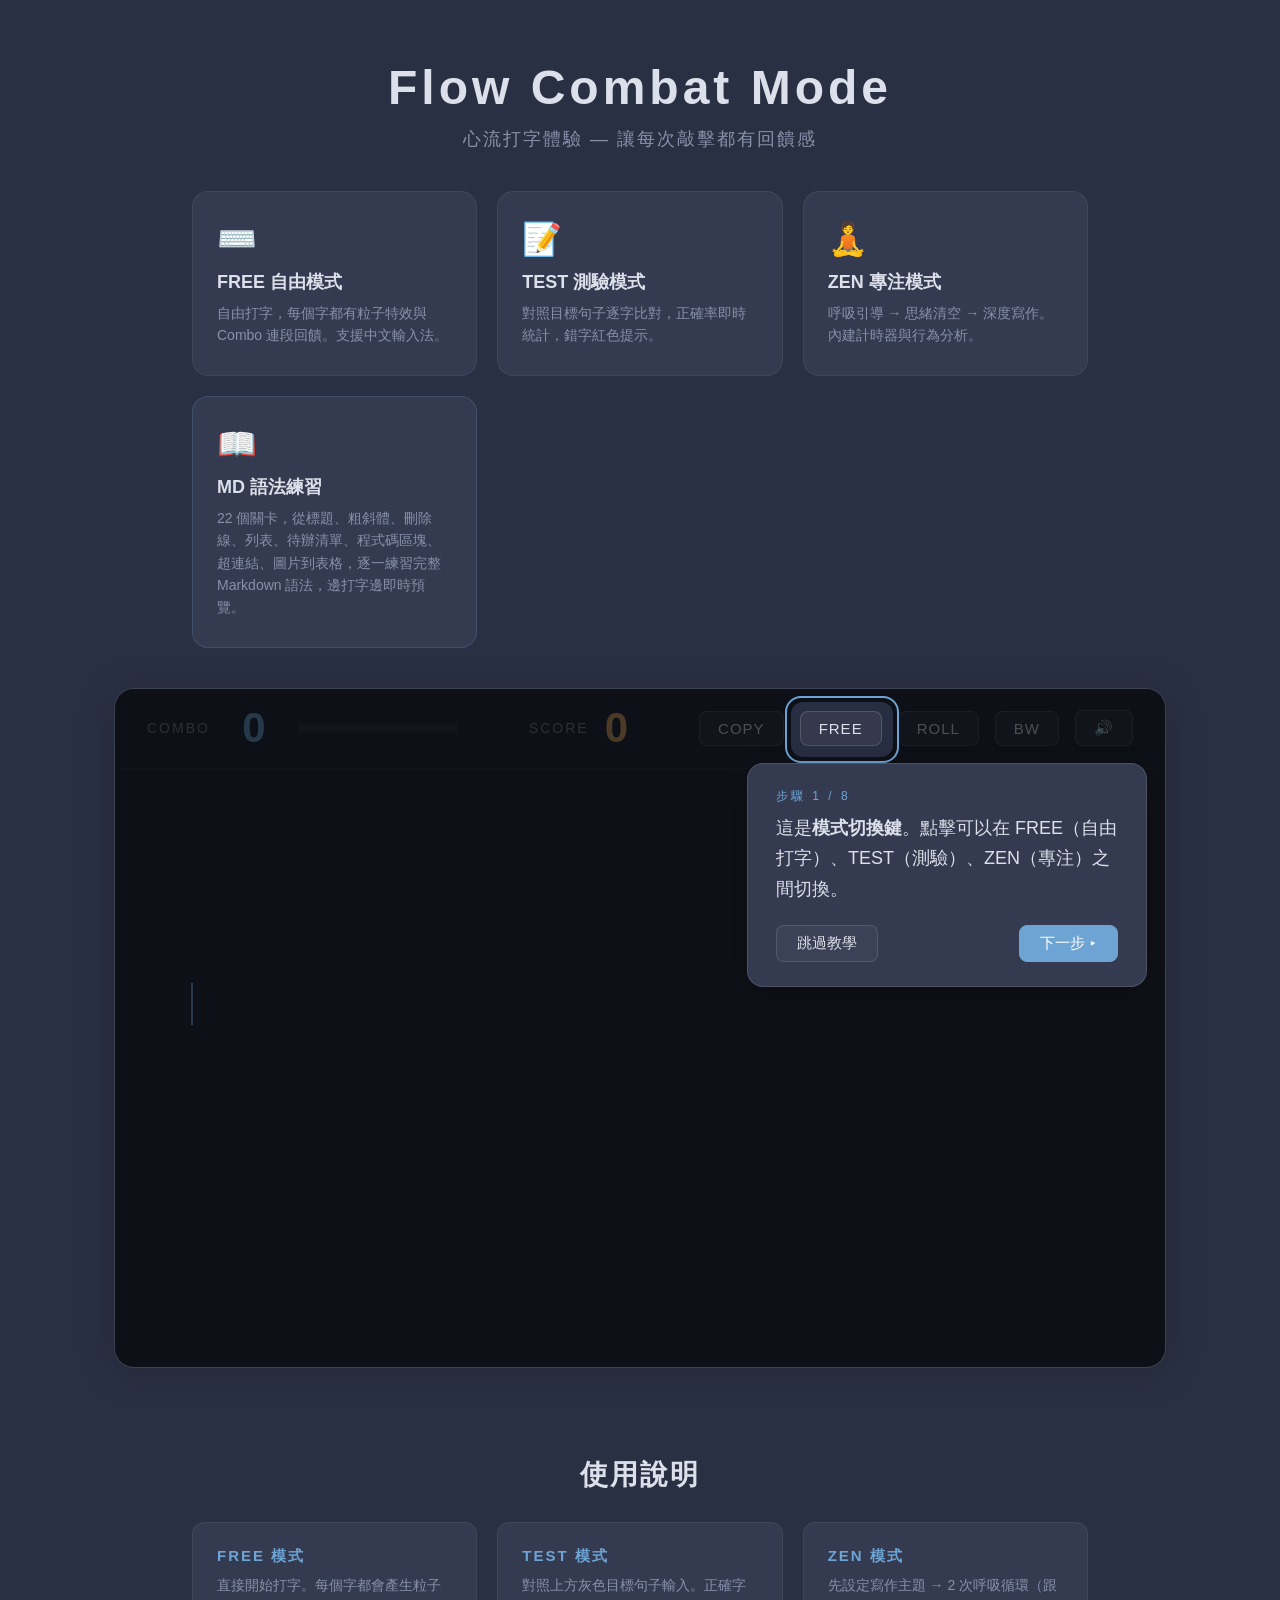
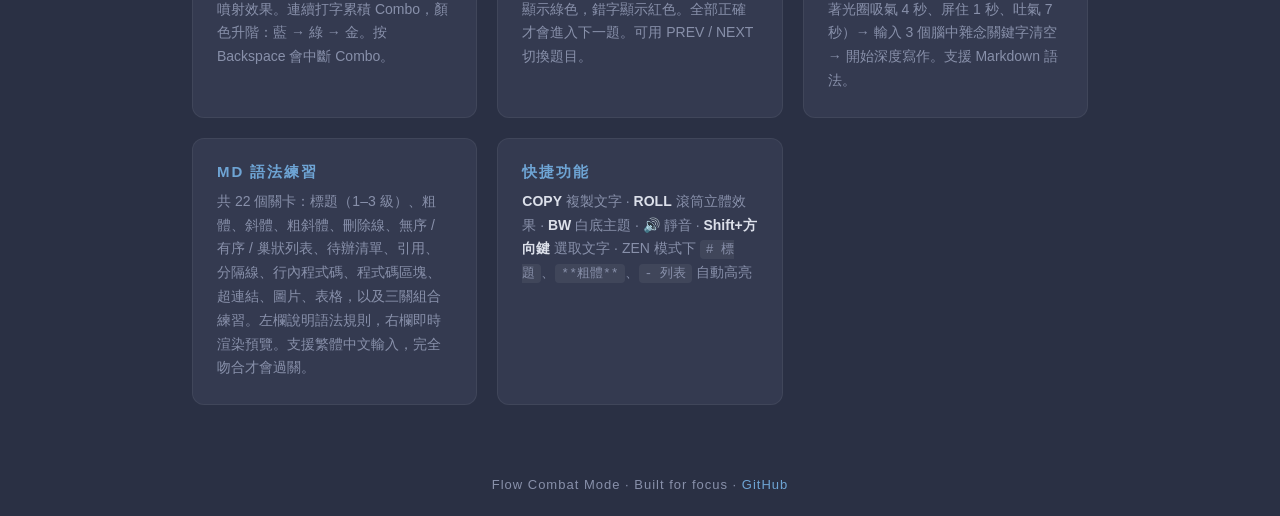
==== commit bbbeea84: "Expand MD lessons from 10 to 22, update renderer for new syntax New lessons: bold+italic, strikethro" ====
--- a/index.html
+++ b/index.html
@@ -31,7 +31,7 @@
       <div class="hero-card hero-card-md">
         <div class="hero-icon">📖</div>
         <h3>MD 語法練習</h3>
-        <p>逐關學習 Markdown 語法：標題、粗體、列表、引用等，邊打字邊即時預覽渲染結果。支援繁體中文輸入。</p>
+        <p>22 個關卡，從標題、粗斜體、刪除線、列表、待辦清單、程式碼區塊、超連結、圖片到表格，逐一練習完整 Markdown 語法，邊打字邊即時預覽。</p>
       </div>
     </div>
   </section>
@@ -109,10 +109,12 @@
             <div id="md-preview-panel">
               <div class="md-panel-title">即時預覽</div>
               <div id="md-preview"></div>
+              <div class="md-panel-divider"></div>
+              <div class="md-panel-title">輸入練習</div>
+              <div id="md-target-display"></div>
+              <div id="md-input-display"></div>
             </div>
           </div>
-          <div id="md-target-display"></div>
-          <div id="md-input-display"></div>
           <div id="md-nav">
             <button id="btn-md-prev" title="上一關">&#9664; PREV</button>
             <button id="btn-md-next" title="下一關">NEXT &#9654;</button>
@@ -211,7 +213,7 @@
       </div>
       <div class="instr-item">
         <div class="instr-key">MD 語法練習</div>
-        <div class="instr-desc">共 10 個關卡，從 <code># 標題</code>、<code>**粗體**</code>、<code>*斜體*</code>、列表、引用到 <code>`程式碼`</code>，逐一練習 Markdown 語法。左欄說明語法規則，右欄即時渲染預覽。支援繁體中文輸入，完全吻合才會過關。</div>
+        <div class="instr-desc">共 22 個關卡：標題（1–3 級）、粗體、斜體、粗斜體、刪除線、無序 / 有序 / 巢狀列表、待辦清單、引用、分隔線、行內程式碼、程式碼區塊、超連結、圖片、表格，以及三關組合練習。左欄說明語法規則，右欄即時渲染預覽。支援繁體中文輸入，完全吻合才會過關。</div>
       </div>
       <div class="instr-item">
         <div class="instr-key">快捷功能</div>
--- a/style.css
+++ b/style.css
@@ -227,7 +227,7 @@
 }
 
 #hidden-input {
-  position: absolute;
+  position: fixed;
   top: -9999px; left: -9999px;
   width: 1px; height: 1px;
   opacity: 0;
@@ -431,17 +431,32 @@
 
 .composing {
   color: var(--accent-blue);
-  opacity: 0.6;
+  opacity: 0.85;
   border-bottom: 2px dashed var(--accent-blue);
 }
 
 .cursor {
   display: inline-block;
-  width: 3px; height: 1.1em;
+  width: 2px; height: 1.15em;
   background: var(--accent-blue);
   vertical-align: text-bottom;
-  animation: blink 1s step-end infinite;
-  margin-left: 1px;
+  animation: blink 0.8s step-end infinite;
+  margin: 0 1px;
+}
+
+/* MD mode: wider, more visible cursor */
+#md-input-display .cursor {
+  width: 3px;
+  height: 1.2em;
+  background: var(--accent-gold);
+  box-shadow: 0 0 6px var(--accent-gold);
+}
+
+/* Space placeholder in MD input */
+.char-space {
+  color: rgba(255,255,255,0.25);
+  font-size: 0.7em;
+  vertical-align: middle;
 }
 
 @keyframes blink { 50% { opacity: 0; } }
@@ -1148,10 +1163,18 @@
 /* Preview rendered markdown */
 #md-preview {
   flex: 1;
+  min-height: 40px;
   overflow-y: auto;
   font-size: 15px;
   line-height: 1.7;
   color: var(--text);
+}
+
+.md-panel-divider {
+  flex-shrink: 0;
+  height: 1px;
+  background: rgba(255,255,255,0.08);
+  margin: 4px 0;
 }
 
 .md-preview-placeholder {
@@ -1166,8 +1189,28 @@
 #md-preview p  { margin: 4px 0; }
 #md-preview strong { font-weight: 700; color: var(--accent-gold); }
 #md-preview em { font-style: italic; color: var(--accent-green); }
+#md-preview del { text-decoration: line-through; color: var(--text-dim); opacity: 0.7; }
 #md-preview ul, #md-preview ol { padding-left: 20px; margin: 4px 0; }
 #md-preview li { margin: 2px 0; }
+#md-preview .task-list { list-style: none; padding-left: 4px; }
+#md-preview .task-done { color: var(--accent-green); }
+#md-preview .task-todo { color: var(--text-dim); }
+#md-preview .nested-list { padding-left: 28px; margin: 2px 0; }
+#md-preview .md-code-fence {
+  font-family: 'Consolas', 'Courier New', monospace;
+  font-size: 12px;
+  color: var(--accent-blue);
+  background: rgba(110,164,212,0.1);
+  border: 1px dashed rgba(110,164,212,0.3);
+  border-radius: 6px;
+  padding: 4px 10px;
+  margin: 4px 0;
+}
+#md-preview .md-table { border-collapse: collapse; margin: 4px 0; font-size: 13px; }
+#md-preview .md-table td { border: 1px solid rgba(255,255,255,0.12); padding: 3px 10px; }
+#md-preview .md-table-sep { font-size: 11px; color: var(--text-dim); letter-spacing: 2px; margin: 2px 0; }
+#md-preview .md-img-placeholder { color: var(--accent-blue); font-size: 13px; }
+body.theme-bw #md-preview .md-table td { border-color: rgba(0,0,0,0.15); }
 #md-preview blockquote {
   border-left: 3px solid var(--accent-blue);
   padding: 4px 12px;
@@ -1190,24 +1233,24 @@
   margin: 8px 0;
 }
 
-/* Target + Input display rows */
+/* Target + Input display rows (inside right panel) */
 #md-target-display {
   font-family: 'Consolas', 'Courier New', monospace;
-  font-size: 15px;
-  line-height: 1.8;
+  font-size: 13px;
+  line-height: 1.7;
   color: var(--text-dim);
   letter-spacing: 1px;
-  min-height: 28px;
+  min-height: 24px;
   padding: 0 2px;
   flex-shrink: 0;
 }
 
 #md-input-display {
   font-family: 'Consolas', 'Courier New', monospace;
-  font-size: 18px;
+  font-size: 17px;
   font-weight: 600;
   line-height: 1.8;
-  min-height: 34px;
+  min-height: 30px;
   padding: 0 2px;
   flex-shrink: 0;
 }
@@ -1240,3 +1283,6 @@
 body.theme-bw #md-preview-panel { background: rgba(0,0,0,0.04); border-color: rgba(0,0,0,0.08); }
 body.theme-bw #md-syntax-example { background: rgba(0,0,0,0.06); }
 body.theme-bw .md-hr { border-top-color: rgba(0,0,0,0.15); }
+body.theme-bw .md-panel-divider { background: rgba(0,0,0,0.1); }
+body.theme-bw .char-space { color: rgba(0,0,0,0.3); }
+body.theme-bw #md-input-display .cursor { background: #b07800; box-shadow: none; }
